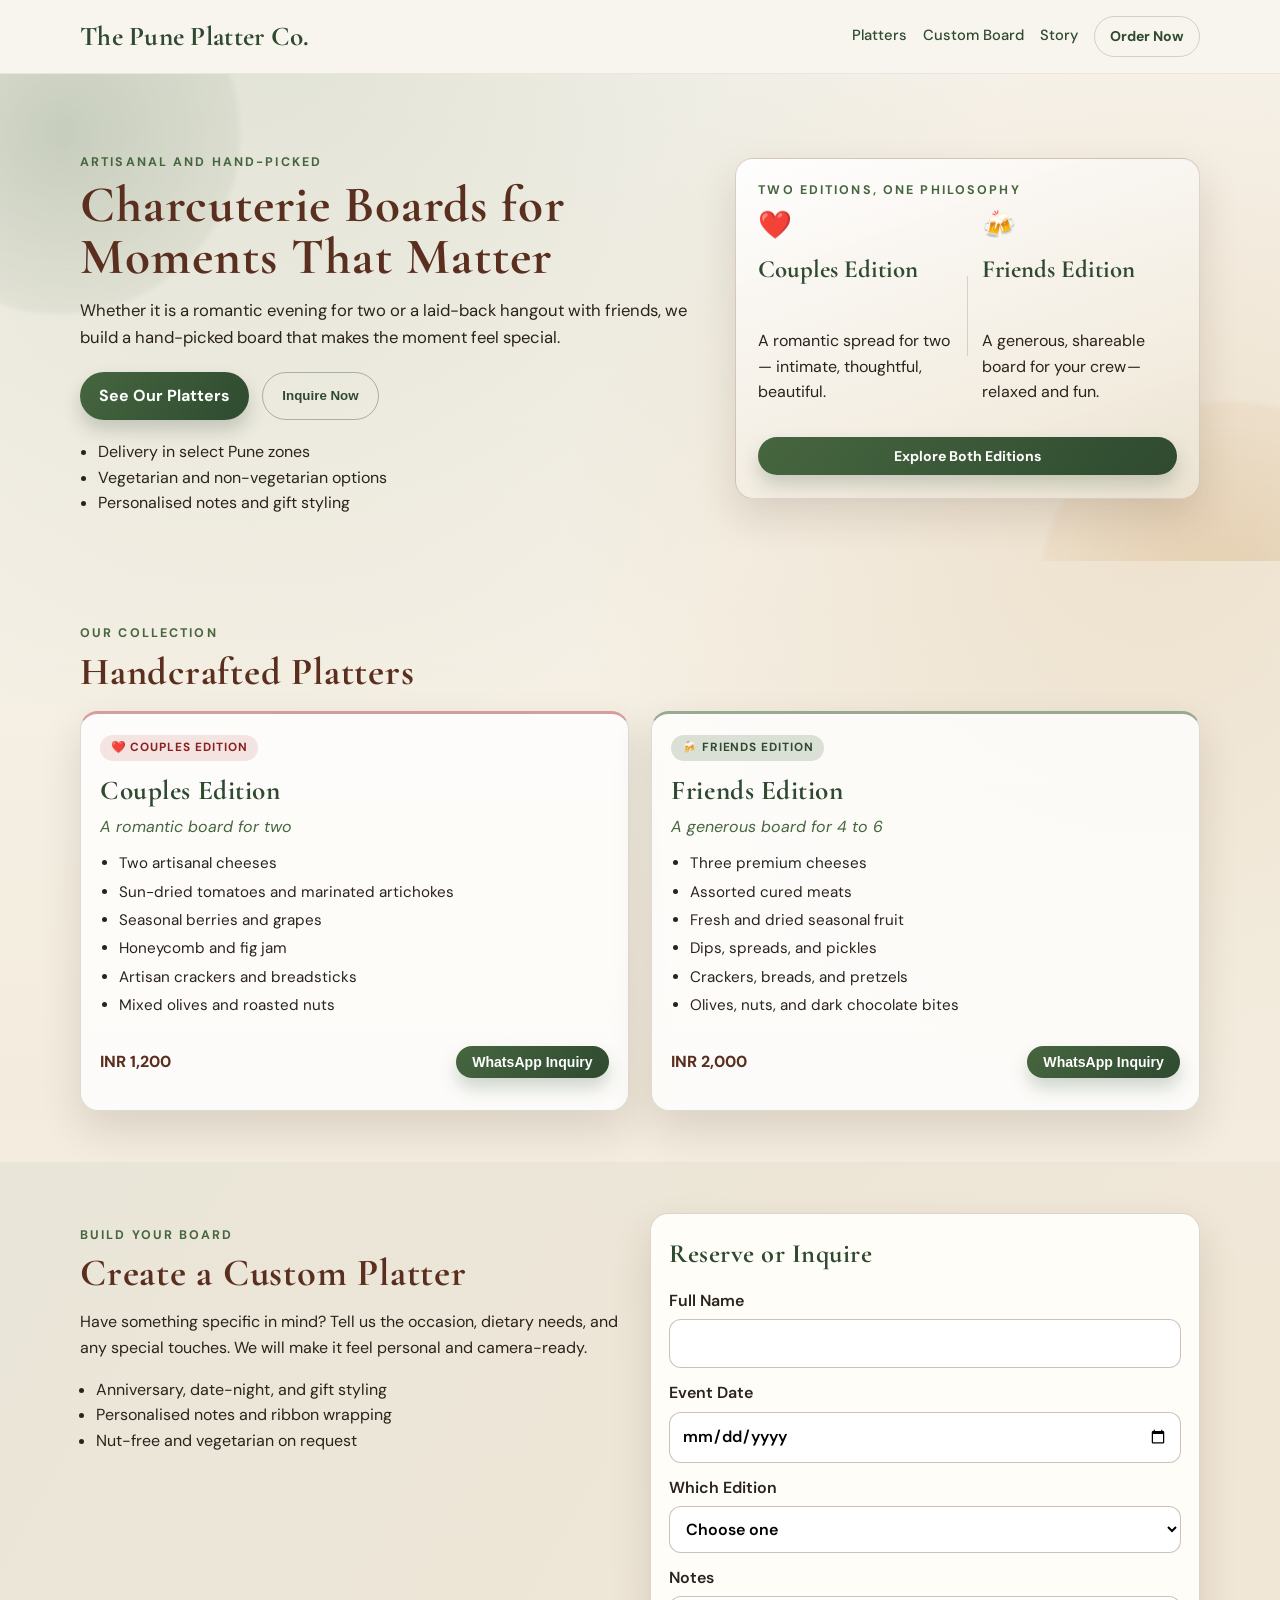
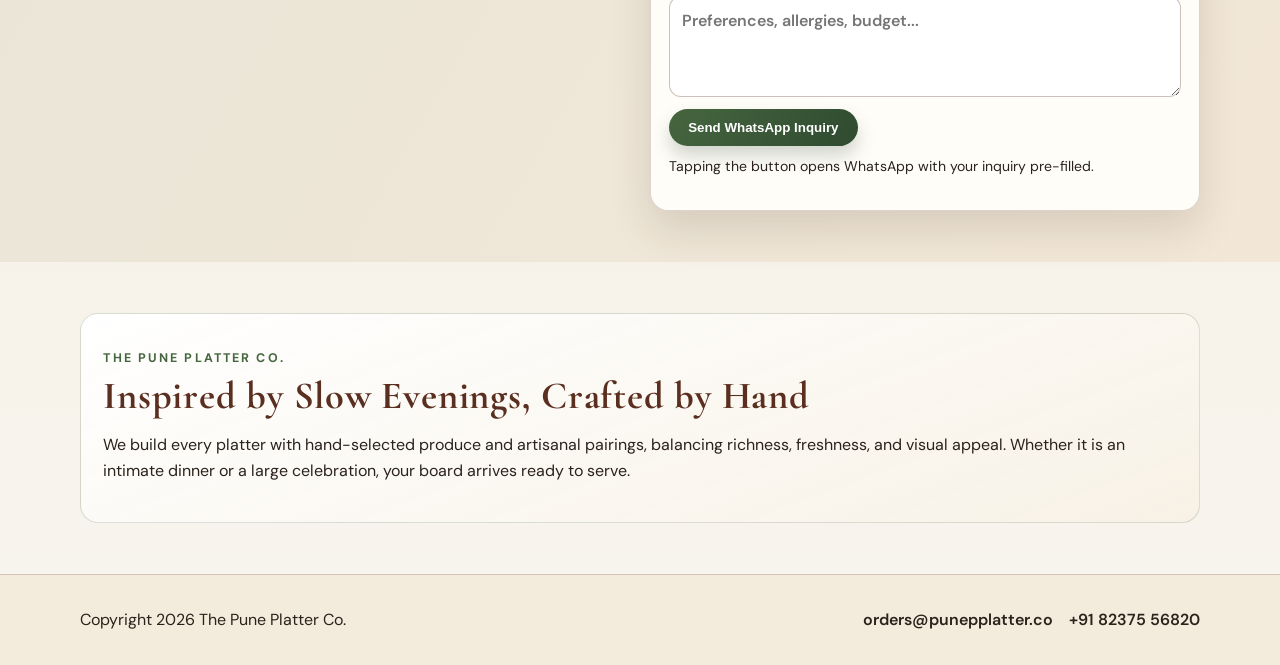
==== index.html @ 99309100 "Initial site setup" ====
<!doctype html>
<html lang="en">
<head>
  <meta charset="utf-8" />
  <meta name="viewport" content="width=device-width, initial-scale=1" />
  <title>The Pune Platter Co. | Artisanal Charcuterie Platters</title>
  <meta
    name="description"
    content="Hand-picked artisanal charcuterie platters in Pune for gatherings, gifting, and celebrations."
  />
  <link rel="preconnect" href="https://fonts.googleapis.com" />
  <link rel="preconnect" href="https://fonts.gstatic.com" crossorigin />
  <link
    href="https://fonts.googleapis.com/css2?family=Cormorant+Garamond:wght@500;600;700&family=DM+Sans:wght@400;500;600;700&display=swap"
    rel="stylesheet"
  />
  <link rel="stylesheet" href="styles.css" />
</head>
<body>
  <header class="site-header" id="top">
    <div class="container nav-wrap">
      <a href="#top" class="brand" aria-label="The Pune Platter Co. home">
        <span class="brand-wordmark">
          <strong>The Pune Platter Co.</strong>
        </span>
      </a>
      <nav class="nav-links" aria-label="Primary">
        <a href="#platters">Platters</a>
        <a href="#custom">Custom Board</a>
        <a href="#about">Story</a>
        <a href="#order" class="btn btn-sm">Order Now</a>
      </nav>
    </div>
  </header>

  <main>
    <section class="hero">
      <div class="hero-bg-shape hero-bg-shape-left"></div>
      <div class="hero-bg-shape hero-bg-shape-right"></div>
      <div class="container hero-grid">
        <div class="hero-copy reveal">
          <p class="eyebrow">Artisanal and Hand-Picked</p>
          <h1>Charcuterie Boards for Moments That Matter</h1>
          <p class="lead">
            Whether it is a romantic evening for two or a laid-back hangout with friends, we build a hand-picked
            board that makes the moment feel special.
          </p>
          <div class="hero-actions">
            <a class="btn" href="#platters">See Our Platters</a>
            <button type="button" class="btn btn-outline inquire-general">Inquire Now</button>
          </div>
          <ul class="hero-notes" aria-label="Highlights">
            <li>Delivery in select Pune zones</li>
            <li>Vegetarian and non-vegetarian options</li>
            <li>Personalised notes and gift styling</li>
          </ul>
        </div>
        <div class="hero-card reveal-delay" aria-label="Two platter options at a glance">
          <p class="eyebrow" style="margin-top:0">Two Editions, One Philosophy</p>
          <div class="hero-editions">
            <div class="hero-edition">
              <span class="edition-icon" aria-hidden="true">&#10084;&#65039;</span>
              <p class="hero-card-title">Couples Edition</p>
              <p class="hero-card-text">A romantic spread for two — intimate, thoughtful, beautiful.</p>
            </div>
            <div class="hero-edition-divider"></div>
            <div class="hero-edition">
              <span class="edition-icon" aria-hidden="true">&#127867;</span>
              <p class="hero-card-title">Friends Edition</p>
              <p class="hero-card-text">A generous, shareable board for your crew&#8202;—&#8202;relaxed and fun.</p>
            </div>
          </div>
          <div class="hero-card-footer" style="margin-top:1rem">
            <a href="#platters" class="btn btn-sm" style="width:100%;text-align:center">Explore Both Editions</a>
          </div>
        </div>
      </div>
    </section>

    <section class="section" id="platters">
      <div class="container">
        <div class="section-head reveal">
          <p class="eyebrow">Our Collection</p>
          <h2>Handcrafted Platters</h2>
        </div>

        <div class="platter-grid platter-grid-2">

          <article class="platter-card platter-card-couples reveal" data-name="Couples Edition" data-price="1850">
            <p class="tag tag-romantic">&#10084;&#65039; Couples Edition</p>
            <h3>Couples Edition</h3>
            <p class="platter-subtitle">A romantic board for two</p>
            <ul class="platter-items">
              <li>Two artisanal cheeses</li>
              <li>Sun-dried tomatoes and marinated artichokes</li>
              <li>Seasonal berries and grapes</li>
              <li>Honeycomb and fig jam</li>
              <li>Artisan crackers and breadsticks</li>
              <li>Mixed olives and roasted nuts</li>
            </ul>
            <div class="card-foot">
              <p class="price">INR 1,200</p>
              <button type="button" class="btn btn-sm whatsapp-direct" data-edition="Couples Edition (for 2)">WhatsApp Inquiry</button>
            </div>
          </article>

          <article class="platter-card platter-card-friends reveal-delay" data-name="Friends Edition" data-price="3200">
            <p class="tag tag-friends">&#127867; Friends Edition</p>
            <h3>Friends Edition</h3>
            <p class="platter-subtitle">A generous board for 4 to 6</p>
            <ul class="platter-items">
              <li>Three premium cheeses</li>
              <li>Assorted cured meats</li>
              <li>Fresh and dried seasonal fruit</li>
              <li>Dips, spreads, and pickles</li>
              <li>Crackers, breads, and pretzels</li>
              <li>Olives, nuts, and dark chocolate bites</li>
            </ul>
            <div class="card-foot">
              <p class="price">INR 2,000</p>
              <button type="button" class="btn btn-sm whatsapp-direct" data-edition="Friends Edition (for 4 to 6)">WhatsApp Inquiry</button>
            </div>
          </article>

        </div>
      </div>
    </section>

    <section class="section accent" id="custom">
      <div class="container custom-grid">
        <div class="custom-copy reveal">
          <p class="eyebrow">Build Your Board</p>
          <h2>Create a Custom Platter</h2>
          <p>
            Have something specific in mind? Tell us the occasion, dietary needs, and any special touches. We will
            make it feel personal and camera-ready.
          </p>
          <ul>
            <li>Anniversary, date-night, and gift styling</li>
            <li>Personalised notes and ribbon wrapping</li>
            <li>Nut-free and vegetarian on request</li>
          </ul>
        </div>

        <form class="order-form reveal-delay" id="order" aria-label="Inquiry form">
          <h3>Reserve or Inquire</h3>
          <label>
            Full Name
            <input type="text" name="name" required />
          </label>
          <label>
            Event Date
            <input type="date" name="date" required />
          </label>
          <label>
            Which Edition
            <select name="size" required>
              <option value="">Choose one</option>
              <option>Couples Edition (for 2)</option>
              <option>Friends Edition (for 4 to 6)</option>
              <option>Both Editions</option>
              <option>Custom Board</option>
            </select>
          </label>
          <label>
            Notes
            <textarea name="notes" rows="3" placeholder="Preferences, allergies, budget..."></textarea>
          </label>

          <button class="btn" type="submit">Send WhatsApp Inquiry</button>
          <p class="form-note">Tapping the button opens WhatsApp with your inquiry pre-filled.</p>
        </form>
      </div>
    </section>

    <section class="section" id="about">
      <div class="container about-card reveal">
        <p class="eyebrow">The Pune Platter Co.</p>
        <h2>Inspired by Slow Evenings, Crafted by Hand</h2>
        <p>
          We build every platter with hand-selected produce and artisanal pairings, balancing richness, freshness, and
          visual appeal. Whether it is an intimate dinner or a large celebration, your board arrives ready to serve.
        </p>
      </div>
    </section>
  </main>

  <footer class="site-footer">
    <div class="container footer-grid">
      <p>Copyright 2026 The Pune Platter Co.</p>
      <div class="footer-links">
        <a href="mailto:orders@punepplatter.co">orders@punepplatter.co</a>
        <a href="tel:+918237556820">+91 82375 56820</a>
      </div>
    </div>
  </footer>

  <script src="script.js"></script>
</body>
</html>
---- styles.css ----
:root {
  --forest: #46663f;
  --forest-dark: #2f4a30;
  --sage: #7a9167;
  --cream: #f7f1e5;
  --linen: #ece4d3;
  --brown: #5b2f1f;
  --amber: #bf8333;
  --ink: #2b221c;
  --max: 1120px;
  --radius: 18px;
  --shadow-soft: 0 18px 40px rgba(61, 44, 29, 0.14);
}

* {
  box-sizing: border-box;
}

html,
body {
  margin: 0;
  padding: 0;
}

body {
  font-family: "DM Sans", "Segoe UI", sans-serif;
  color: var(--ink);
  background:
    radial-gradient(circle at 20% 0%, rgba(122, 145, 103, 0.18), transparent 30%),
    radial-gradient(circle at 90% 22%, rgba(191, 131, 51, 0.14), transparent 28%),
    linear-gradient(180deg, #f8f5ef 0%, #f3ecde 48%, #f8f5ef 100%);
  line-height: 1.6;
}

h1,
h2,
h3,
.brand-fallback {
  font-family: "Cormorant Garamond", Georgia, serif;
  letter-spacing: 0.02em;
  margin: 0;
}

a {
  color: inherit;
  text-decoration: none;
}

.container {
  width: min(100% - 2rem, var(--max));
  margin-inline: auto;
}

.site-header {
  position: sticky;
  top: 0;
  z-index: 20;
  background: rgba(248, 245, 239, 0.98);
  border-bottom: 1px solid rgba(91, 47, 31, 0.08);
}

.nav-wrap {
  display: flex;
  align-items: center;
  justify-content: space-between;
  gap: 1rem;
  padding: 1rem 0;
}

.brand {
  display: flex;
  align-items: center;
  gap: 0;
}

.brand-wordmark {
  display: flex;
  align-items: center;
  line-height: 1;
}

.brand-wordmark strong {
  font-family: "Cormorant Garamond", Georgia, serif;
  font-size: 1.7rem;
  font-weight: 700;
  letter-spacing: 0.01em;
  color: var(--forest-dark);
}

.nav-links {
  display: flex;
  align-items: center;
  gap: 1rem;
  font-weight: 500;
  font-size: 0.92rem;
}

.nav-links a:not(.btn) {
  color: var(--forest-dark);
}

.nav-links .btn {
  padding: 0.5rem 0.95rem;
  background: transparent;
  color: var(--forest-dark);
  border: 1px solid rgba(70, 102, 63, 0.24);
  box-shadow: none;
}

.nav-links .btn:hover {
  transform: none;
  box-shadow: none;
  background: rgba(70, 102, 63, 0.06);
}

.btn {
  border: none;
  border-radius: 999px;
  padding: 0.7rem 1.2rem;
  font-weight: 700;
  background: linear-gradient(130deg, var(--forest), var(--forest-dark));
  color: #fff;
  cursor: pointer;
  transition: transform 180ms ease, box-shadow 180ms ease;
  box-shadow: 0 10px 18px rgba(47, 74, 48, 0.22);
}

.btn:hover {
  transform: translateY(-2px);
  box-shadow: 0 13px 22px rgba(47, 74, 48, 0.3);
}

.btn:active {
  transform: translateY(0);
}

.btn-sm {
  padding: 0.5rem 1rem;
  font-size: 0.88rem;
}

.btn-outline {
  background: transparent;
  border: 1.8px solid rgba(70, 102, 63, 0.42);
  color: var(--forest-dark);
  box-shadow: none;
}

.hero {
  position: relative;
  overflow: hidden;
  padding: 4.2rem 0 2.8rem;
}

.hero-bg-shape {
  position: absolute;
  border-radius: 50%;
  filter: blur(2px);
}

.hero-bg-shape-left {
  width: 360px;
  height: 360px;
  background: radial-gradient(circle, rgba(70, 102, 63, 0.2), rgba(70, 102, 63, 0));
  top: -120px;
  left: -120px;
}

.hero-bg-shape-right {
  width: 380px;
  height: 380px;
  background: radial-gradient(circle, rgba(191, 131, 51, 0.2), rgba(191, 131, 51, 0));
  bottom: -220px;
  right: -140px;
}

.hero-grid {
  display: grid;
  grid-template-columns: 1.15fr 0.85fr;
  gap: 1.6rem;
  align-items: center;
}

.eyebrow {
  text-transform: uppercase;
  letter-spacing: 0.17em;
  font-size: 0.78rem;
  color: var(--forest);
  margin-bottom: 0.45rem;
  font-weight: 700;
}

h1 {
  font-size: clamp(2rem, 4vw, 3.6rem);
  line-height: 1;
  color: var(--brown);
}

h2 {
  font-size: clamp(1.7rem, 3vw, 2.6rem);
  line-height: 1.05;
  color: var(--brown);
}

.lead {
  max-width: 58ch;
  margin-top: 0.9rem;
  font-size: 1.04rem;
}

.hero-actions {
  display: flex;
  gap: 0.8rem;
  margin-top: 1.35rem;
  flex-wrap: wrap;
}

.hero-notes {
  margin: 1.2rem 0 0;
  padding-left: 1.1rem;
}

.hero-card {
  background: linear-gradient(160deg, rgba(255, 255, 255, 0.94), rgba(236, 228, 211, 0.95));
  border: 1px solid rgba(91, 47, 31, 0.2);
  border-radius: var(--radius);
  padding: 1.4rem;
  box-shadow: var(--shadow-soft);
}

.hero-editions {
  display: grid;
  grid-template-columns: 1fr auto 1fr;
  align-items: center;
  gap: 0.9rem;
  margin-top: 0.6rem;
}

.hero-edition {
  display: flex;
  flex-direction: column;
  gap: 0.25rem;
}

.edition-icon {
  font-size: 1.7rem;
  line-height: 1;
}

.hero-edition-divider {
  width: 1px;
  height: 80px;
  background: rgba(91, 47, 31, 0.18);
  align-self: center;
}

.hero-card-title {
  margin-top: 0.5rem;
  font-size: 1.55rem;
  color: var(--forest-dark);
  font-family: "Cormorant Garamond", Georgia, serif;
  font-weight: 700;
}

.hero-card-text {
  margin-top: 0.6rem;
}

.hero-card-footer {
  margin-top: 1rem;
  display: flex;
  justify-content: space-between;
  align-items: center;
}

.price {
  font-weight: 800;
  color: var(--brown);
}

.section {
  padding: 3.2rem 0;
}

.section-head {
  margin-bottom: 1.2rem;
}

.platter-grid {
  display: grid;
  grid-template-columns: repeat(3, 1fr);
  gap: 1rem;
}

.platter-grid-2 {
  grid-template-columns: repeat(2, 1fr);
  gap: 1.4rem;
}

.platter-card {
  background: rgba(255, 255, 255, 0.8);
  border: 1px solid rgba(70, 102, 63, 0.2);
  border-radius: var(--radius);
  padding: 1.2rem;
  box-shadow: var(--shadow-soft);
  transform-origin: center bottom;
}

.platter-card h3 {
  color: var(--forest-dark);
  font-size: 1.7rem;
}

.tag {
  display: inline-flex;
  border-radius: 999px;
  padding: 0.22rem 0.65rem;
  margin: 0 0 0.5rem;
  font-size: 0.74rem;
  letter-spacing: 0.08em;
  text-transform: uppercase;
  background: rgba(191, 131, 51, 0.18);
  color: var(--brown);
  font-weight: 700;
}

.tag-romantic {
  background: rgba(180, 80, 80, 0.14);
  color: #8b2020;
}

.tag-friends {
  background: rgba(70, 102, 63, 0.18);
  color: var(--forest-dark);
}

.platter-card-couples {
  border-top: 3px solid rgba(180, 80, 80, 0.55);
}

.platter-card-friends {
  border-top: 3px solid rgba(70, 102, 63, 0.55);
}

.platter-subtitle {
  margin: 0.1rem 0 0.75rem;
  font-style: italic;
  font-size: 1rem;
  color: var(--forest);
}

.platter-items {
  padding-left: 1.15rem;
  margin: 0 0 0.5rem;
}

.platter-items li {
  margin-bottom: 0.25rem;
  font-size: 0.95rem;
}

.card-foot {
  margin-top: 1rem;
  display: flex;
  justify-content: space-between;
  align-items: center;
}

.accent {
  background:
    linear-gradient(120deg, rgba(70, 102, 63, 0.08), rgba(191, 131, 51, 0.08)),
    rgba(247, 241, 229, 0.96);
}

.custom-grid {
  display: grid;
  grid-template-columns: 1fr 1fr;
  gap: 1.2rem;
  align-items: start;
}

.custom-copy ul {
  margin: 1rem 0 0;
  padding-left: 1rem;
}

.order-form {
  background: #fffdf8;
  border: 1px solid rgba(91, 47, 31, 0.2);
  border-radius: var(--radius);
  padding: 1.15rem;
  box-shadow: var(--shadow-soft);
}

.order-form h3 {
  color: var(--forest-dark);
  font-size: 1.65rem;
  margin-bottom: 0.8rem;
}

label {
  display: grid;
  gap: 0.35rem;
  margin-bottom: 0.75rem;
  font-weight: 600;
}

input,
select,
textarea {
  font: inherit;
  border: 1px solid rgba(91, 47, 31, 0.3);
  border-radius: 12px;
  padding: 0.68rem 0.74rem;
  background: #fff;
}

input:focus,
select:focus,
textarea:focus {
  outline: 2px solid rgba(70, 102, 63, 0.35);
  border-color: rgba(70, 102, 63, 0.45);
}

.summary {
  background: var(--cream);
  border: 1px dashed rgba(70, 102, 63, 0.35);
  border-radius: 14px;
  padding: 0.7rem 0.75rem;
  margin: 0.9rem 0;
}

.summary h4 {
  margin: 0;
  color: var(--brown);
}

.summary ul {
  padding-left: 1rem;
  margin: 0.55rem 0;
}

.form-note {
  font-size: 0.88rem;
  margin-top: 0.55rem;
}

.about-card {
  border: 1px solid rgba(70, 102, 63, 0.2);
  border-radius: var(--radius);
  padding: 1.4rem;
  background: linear-gradient(160deg, #fff, rgba(247, 241, 229, 0.95));
}

.site-footer {
  border-top: 1px solid rgba(91, 47, 31, 0.2);
  background: #f3ebdc;
  padding: 1rem 0;
}

.footer-grid {
  display: flex;
  justify-content: space-between;
  align-items: center;
  gap: 1rem;
  flex-wrap: wrap;
}

.footer-links {
  display: flex;
  gap: 1rem;
  font-weight: 600;
}

.reveal {
  opacity: 0;
  transform: translateY(14px);
  animation: reveal-up 680ms ease forwards;
}

.reveal-delay {
  opacity: 0;
  transform: translateY(14px);
  animation: reveal-up 680ms 160ms ease forwards;
}

.added {
  animation: pulse 360ms ease;
}

@keyframes reveal-up {
  to {
    opacity: 1;
    transform: translateY(0);
  }
}

@keyframes pulse {
  0% {
    transform: scale(1);
  }

  50% {
    transform: scale(1.04);
  }

  100% {
    transform: scale(1);
  }
}

@media (max-width: 920px) {
  .hero-grid,
  .custom-grid {
    grid-template-columns: 1fr;
  }

  .platter-grid {
    grid-template-columns: repeat(2, 1fr);
  }

  .platter-grid-2 {
    grid-template-columns: 1fr;
  }

  .nav-links {
    gap: 0.7rem;
    font-size: 0.88rem;
  }
}

@media (max-width: 620px) {
  .nav-wrap {
    flex-direction: column;
    align-items: flex-start;
  }

  .brand-wordmark strong {
    font-size: 1.25rem;
  }

  .nav-links {
    width: 100%;
    justify-content: space-between;
    flex-wrap: wrap;
  }

  .platter-grid {
    grid-template-columns: 1fr;
  }

  .section {
    padding: 2.4rem 0;
  }
}
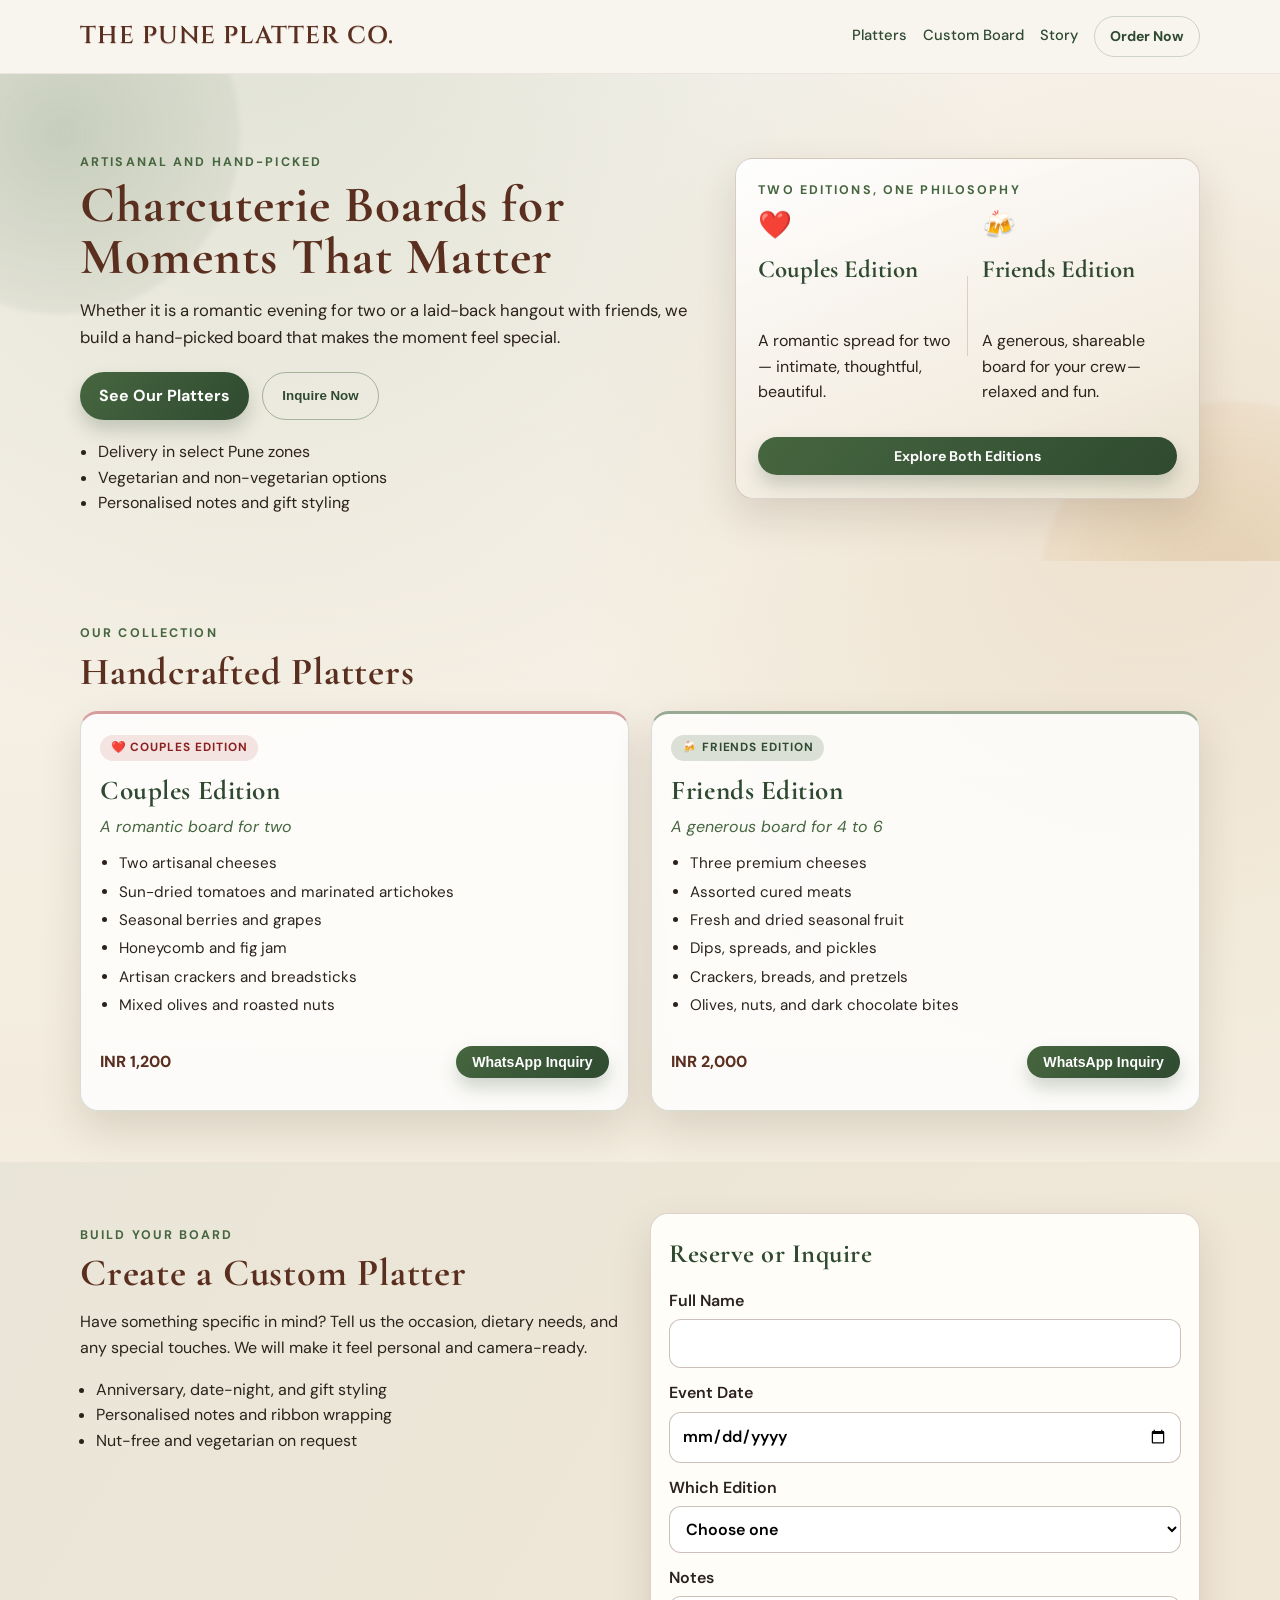
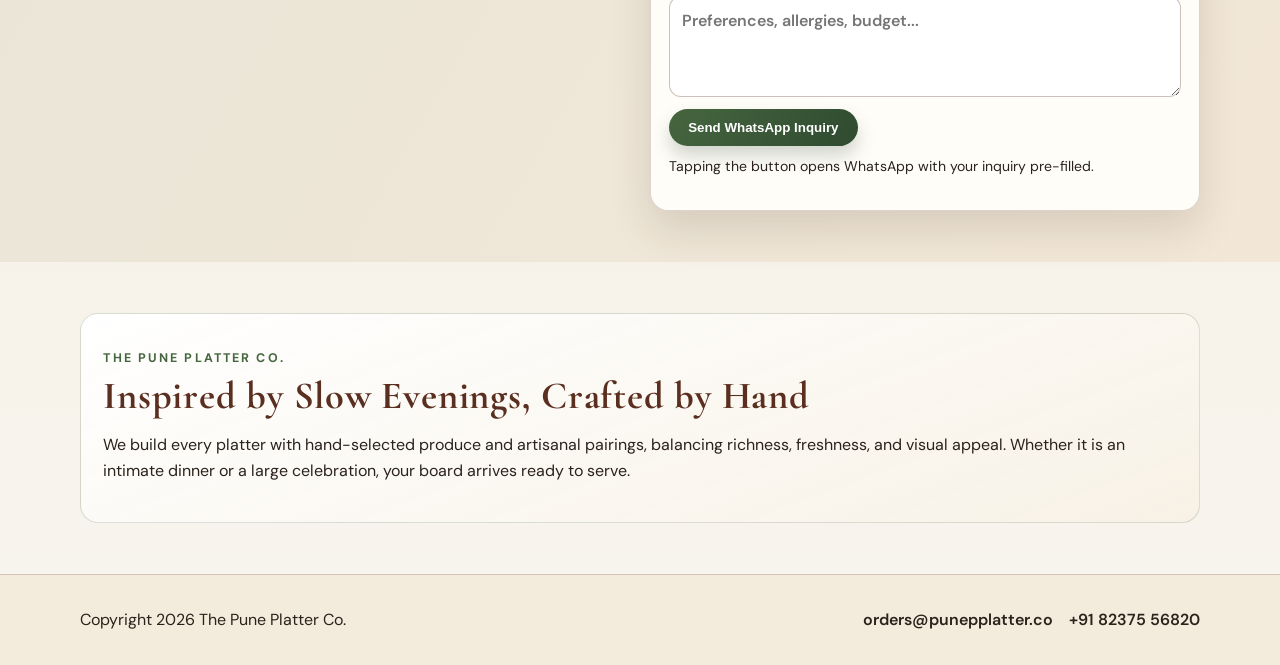
==== commit 0e93bbf6: "Refine header branding style" ====
--- a/index.html
+++ b/index.html
@@ -11,7 +11,7 @@
   <link rel="preconnect" href="https://fonts.googleapis.com" />
   <link rel="preconnect" href="https://fonts.gstatic.com" crossorigin />
   <link
-    href="https://fonts.googleapis.com/css2?family=Cormorant+Garamond:wght@500;600;700&family=DM+Sans:wght@400;500;600;700&display=swap"
+    href="https://fonts.googleapis.com/css2?family=Cinzel:wght@600;700&family=Cormorant+Garamond:wght@500;600;700&family=DM+Sans:wght@400;500;600;700&display=swap"
     rel="stylesheet"
   />
   <link rel="stylesheet" href="styles.css" />
@@ -21,7 +21,7 @@
     <div class="container nav-wrap">
       <a href="#top" class="brand" aria-label="The Pune Platter Co. home">
         <span class="brand-wordmark">
-          <strong>The Pune Platter Co.</strong>
+          <strong>THE PUNE PLATTER CO.</strong>
         </span>
       </a>
       <nav class="nav-links" aria-label="Primary">
--- a/styles.css
+++ b/styles.css
@@ -80,11 +80,12 @@
 }
 
 .brand-wordmark strong {
-  font-family: "Cormorant Garamond", Georgia, serif;
-  font-size: 1.7rem;
-  font-weight: 700;
-  letter-spacing: 0.01em;
-  color: var(--forest-dark);
+  font-family: "Cinzel", "Cormorant Garamond", Georgia, serif;
+  font-size: 1.52rem;
+  font-weight: 600;
+  letter-spacing: 0.038em;
+  color: #5b2f1f;
+  text-shadow: 0 0.5px 0 rgba(91, 47, 31, 0.22);
 }
 
 .nav-links {
@@ -536,7 +537,7 @@
   }
 
   .brand-wordmark strong {
-    font-size: 1.25rem;
+    font-size: 1.14rem;
   }
 
   .nav-links {
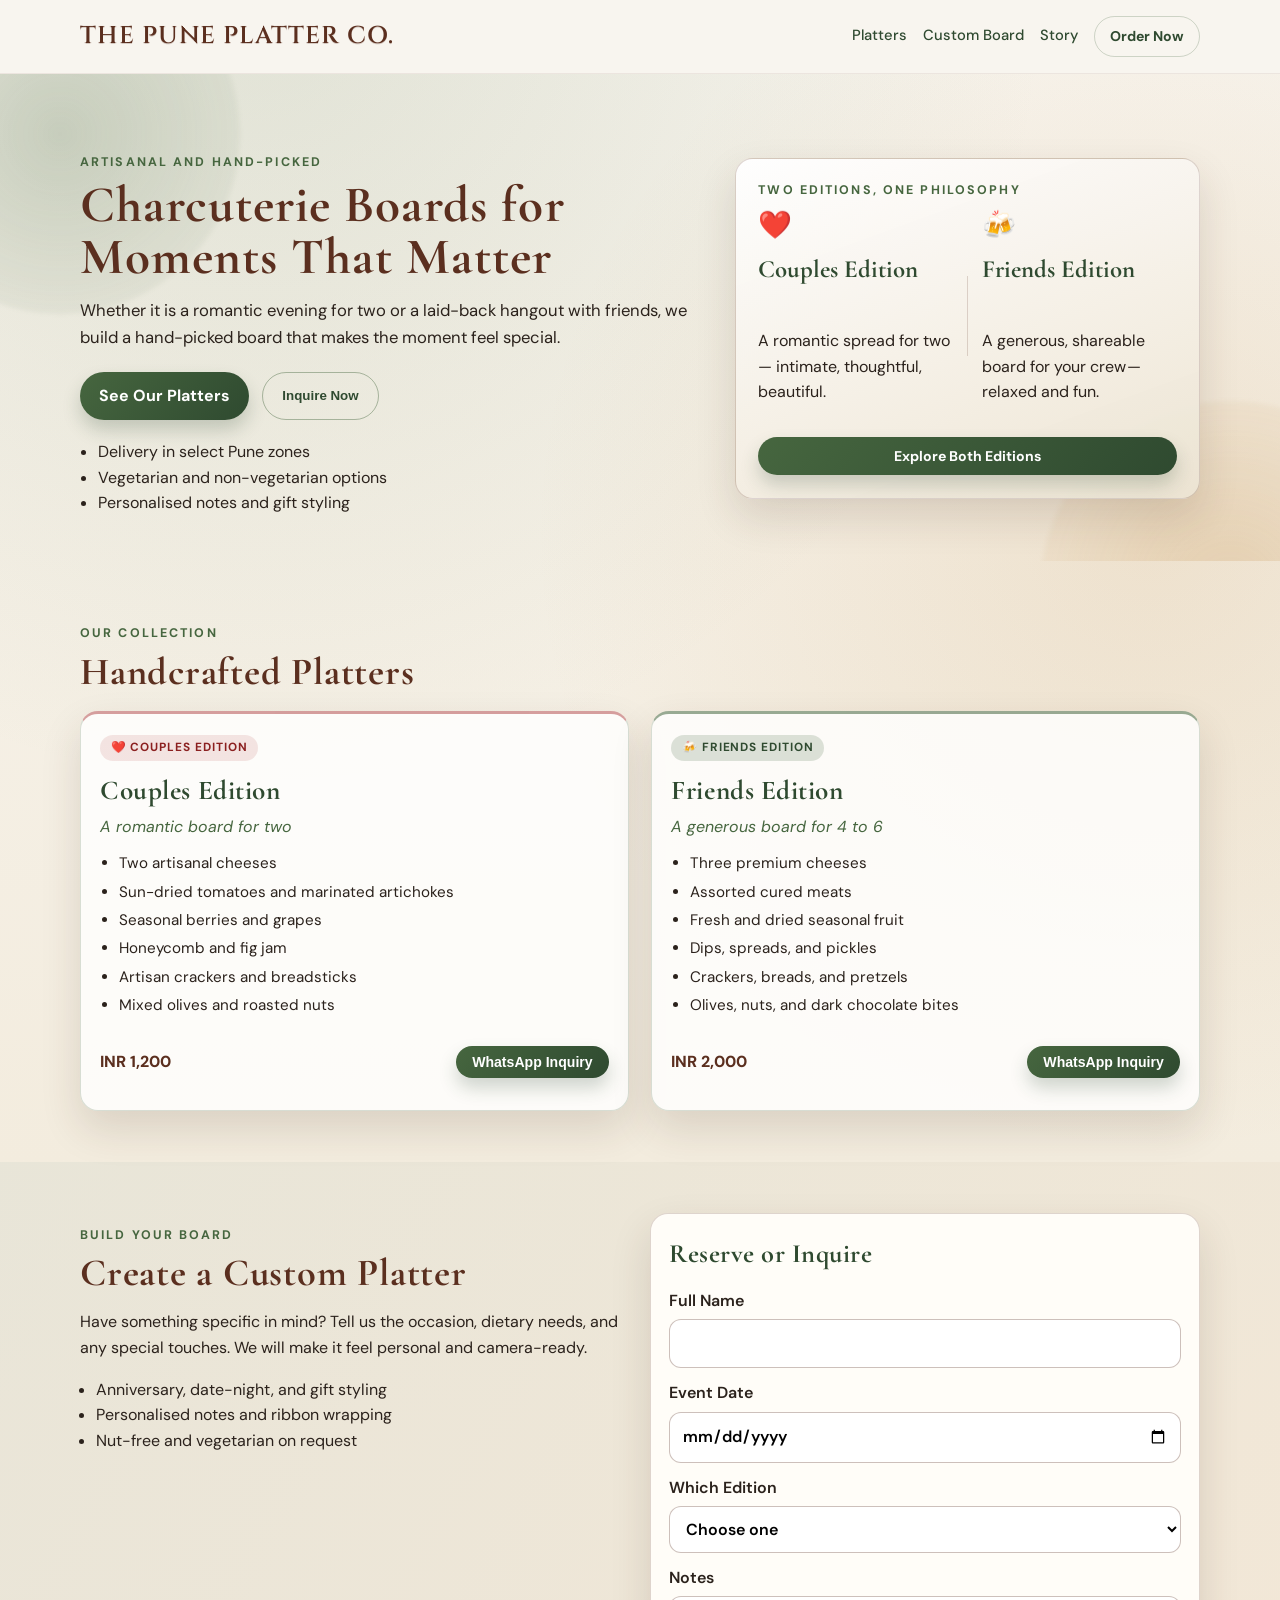
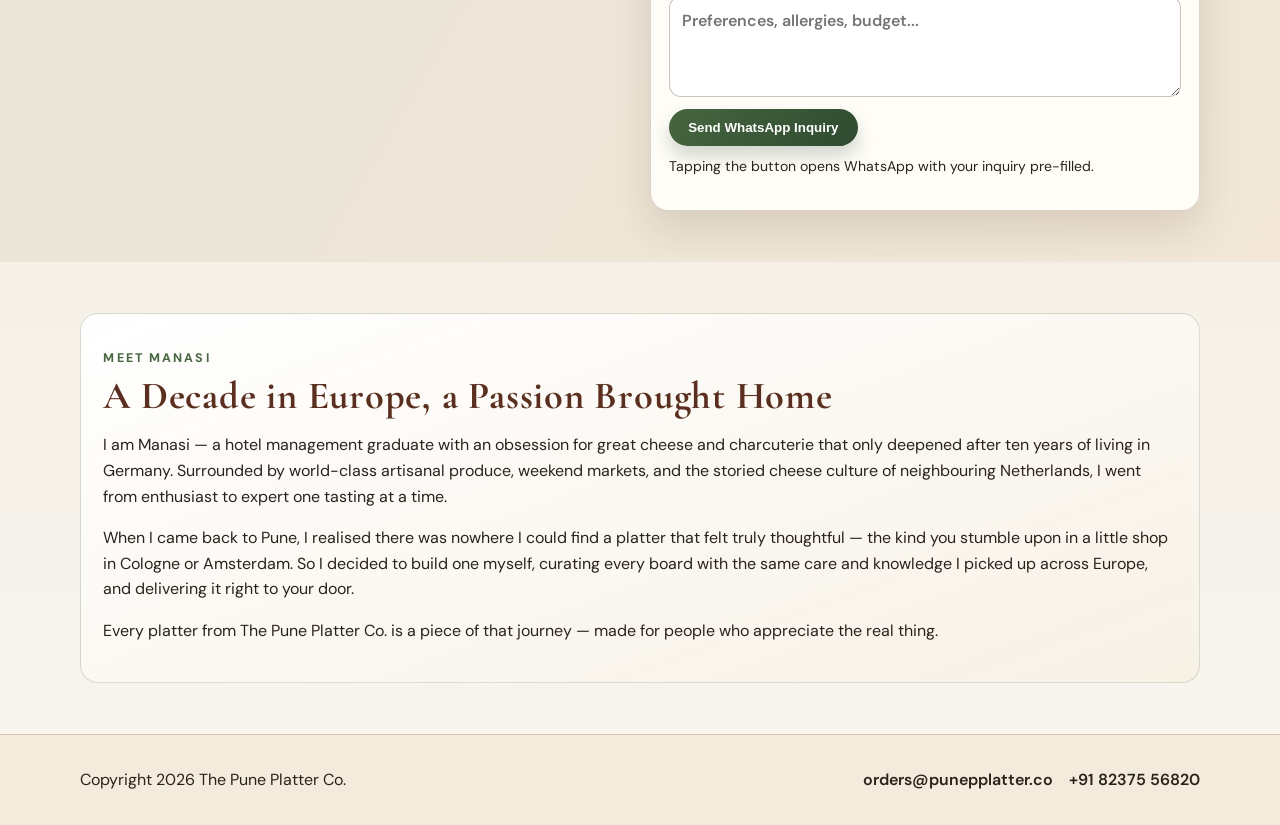
==== commit 739e0fcf: "Rewrite Story section with Manasi's bio" ====
--- a/index.html
+++ b/index.html
@@ -175,11 +175,21 @@
 
     <section class="section" id="about">
       <div class="container about-card reveal">
-        <p class="eyebrow">The Pune Platter Co.</p>
-        <h2>Inspired by Slow Evenings, Crafted by Hand</h2>
+        <p class="eyebrow">Meet Manasi</p>
+        <h2>A Decade in Europe, a Passion Brought Home</h2>
         <p>
-          We build every platter with hand-selected produce and artisanal pairings, balancing richness, freshness, and
-          visual appeal. Whether it is an intimate dinner or a large celebration, your board arrives ready to serve.
+          I am Manasi — a hotel management graduate with an obsession for great cheese and charcuterie that only deepened
+          after ten years of living in Germany. Surrounded by world-class artisanal produce, weekend markets, and the
+          storied cheese culture of neighbouring Netherlands, I went from enthusiast to expert one tasting at a time.
+        </p>
+        <p>
+          When I came back to Pune, I realised there was nowhere I could find a platter that felt truly thoughtful —
+          the kind you stumble upon in a little shop in Cologne or Amsterdam. So I decided to build one myself, curating
+          every board with the same care and knowledge I picked up across Europe, and delivering it right to your door.
+        </p>
+        <p>
+          Every platter from The Pune Platter Co. is a piece of that journey — made for people who appreciate the
+          real thing.
         </p>
       </div>
     </section>
--- a/styles.css
+++ b/styles.css
@@ -533,17 +533,45 @@
 @media (max-width: 620px) {
   .nav-wrap {
     flex-direction: column;
-    align-items: flex-start;
+    align-items: center;
+    gap: 0.85rem;
+    padding: 0.9rem 0;
+  }
+
+  .brand {
+    width: 100%;
+    justify-content: center;
   }
 
   .brand-wordmark strong {
-    font-size: 1.14rem;
+    font-size: 1.02rem;
+    letter-spacing: 0.03em;
   }
 
   .nav-links {
     width: 100%;
-    justify-content: space-between;
-    flex-wrap: wrap;
+    justify-content: flex-start;
+    flex-wrap: nowrap;
+    overflow-x: auto;
+    gap: 0.45rem;
+    padding-bottom: 0.2rem;
+    -webkit-overflow-scrolling: touch;
+    scrollbar-width: none;
+  }
+
+  .nav-links::-webkit-scrollbar {
+    display: none;
+  }
+
+  .nav-links a {
+    white-space: nowrap;
+    padding: 0.34rem 0.62rem;
+    border-radius: 999px;
+    background: rgba(70, 102, 63, 0.08);
+  }
+
+  .nav-links .btn {
+    padding: 0.34rem 0.72rem;
   }
 
   .platter-grid {
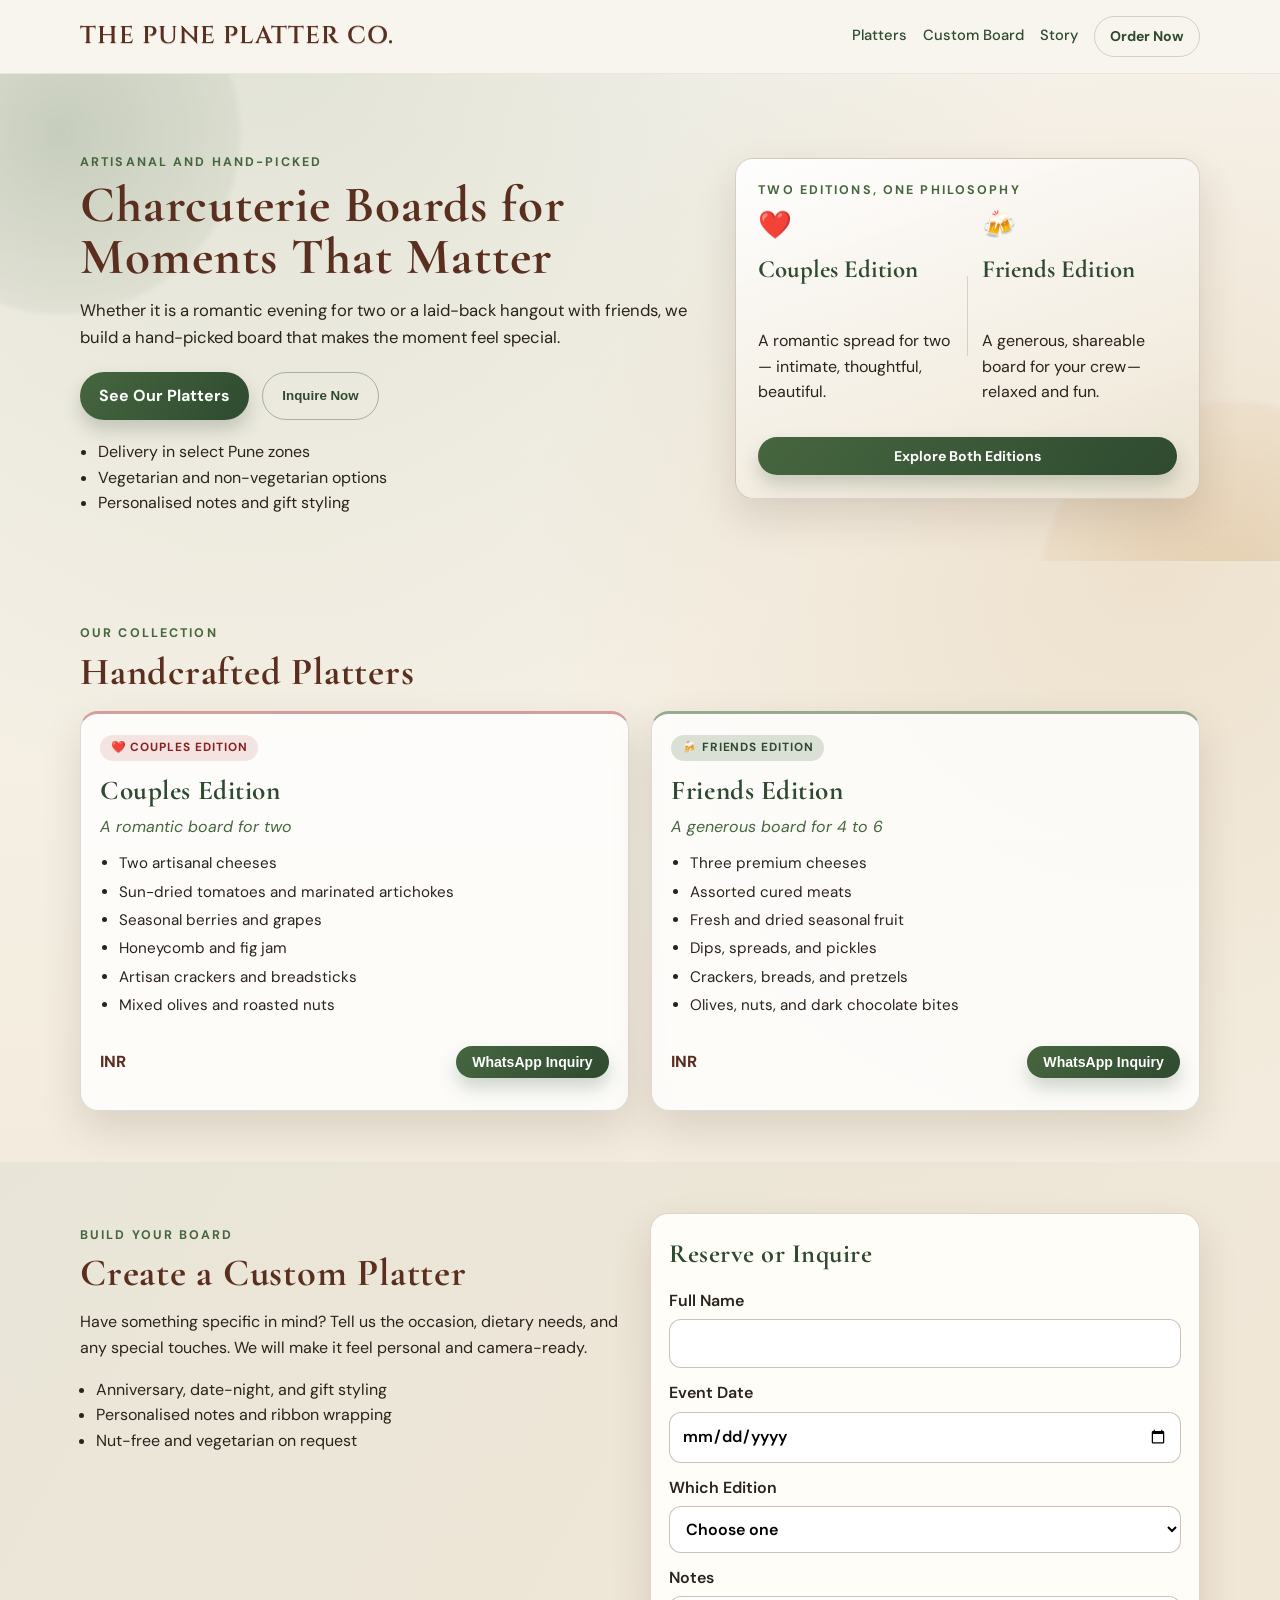
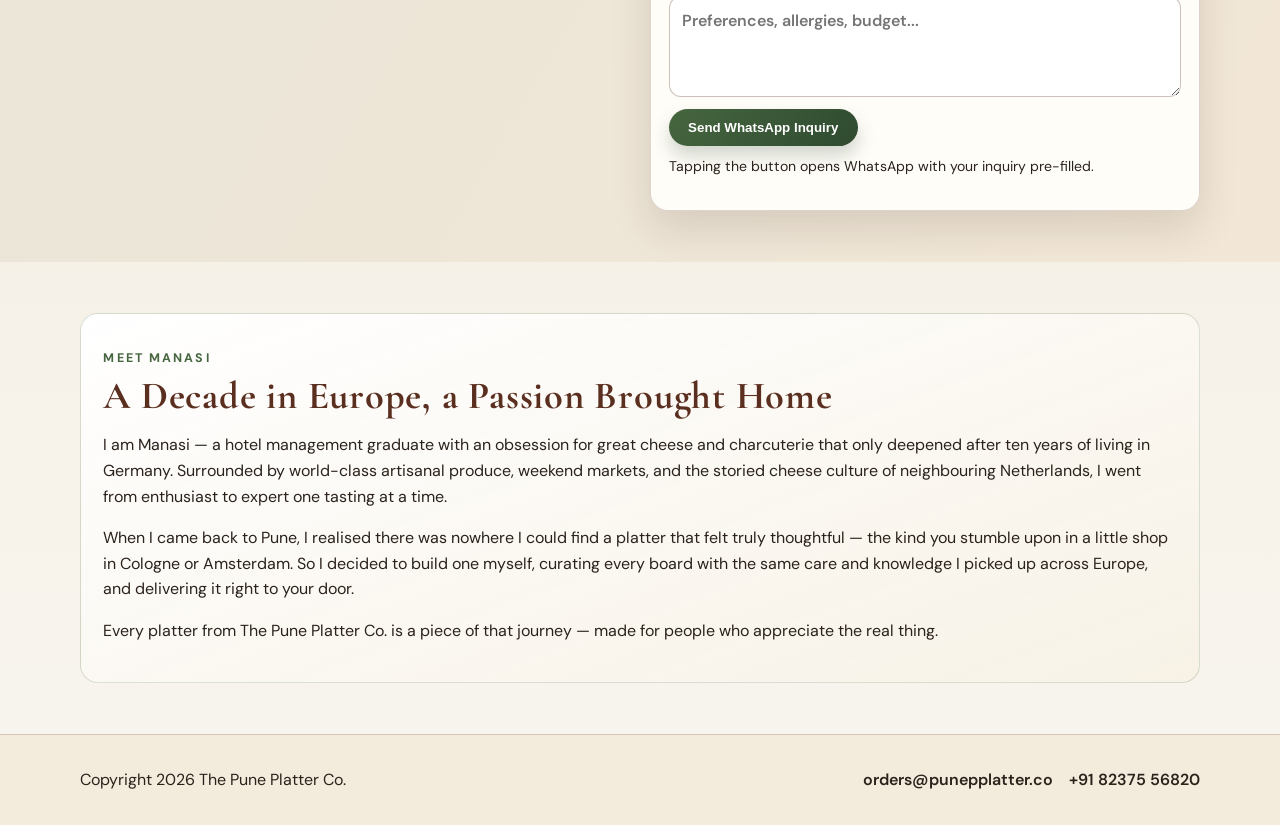
==== commit f97db02f: "Remove specific pricing, show INR only" ====
--- a/index.html
+++ b/index.html
@@ -99,7 +99,7 @@
               <li>Mixed olives and roasted nuts</li>
             </ul>
             <div class="card-foot">
-              <p class="price">INR 1,200</p>
+              <p class="price">INR</p>
               <button type="button" class="btn btn-sm whatsapp-direct" data-edition="Couples Edition (for 2)">WhatsApp Inquiry</button>
             </div>
           </article>
@@ -117,7 +117,7 @@
               <li>Olives, nuts, and dark chocolate bites</li>
             </ul>
             <div class="card-foot">
-              <p class="price">INR 2,000</p>
+              <p class="price">INR</p>
               <button type="button" class="btn btn-sm whatsapp-direct" data-edition="Friends Edition (for 4 to 6)">WhatsApp Inquiry</button>
             </div>
           </article>
--- a/styles.css
+++ b/styles.css
@@ -544,8 +544,16 @@
   }
 
   .brand-wordmark strong {
-    font-size: 1.02rem;
+    font-size: 1.1rem;
     letter-spacing: 0.03em;
+  }
+
+  .eyebrow {
+    font-size: 0.82rem;
+  }
+
+  .tag {
+    font-size: 0.8rem;
   }
 
   .nav-links {
@@ -565,20 +573,52 @@
 
   .nav-links a {
     white-space: nowrap;
-    padding: 0.34rem 0.62rem;
+    padding: 0.55rem 0.85rem;
     border-radius: 999px;
     background: rgba(70, 102, 63, 0.08);
   }
 
   .nav-links .btn {
-    padding: 0.34rem 0.72rem;
+    padding: 0.55rem 0.85rem;
+  }
+
+  .hero {
+    padding: 2rem 0 1.8rem;
+  }
+
+  .hero-actions {
+    flex-direction: column;
+  }
+
+  .hero-actions .btn,
+  .hero-actions button {
+    width: 100%;
+    text-align: center;
+    justify-content: center;
+    padding: 0.85rem 1rem;
   }
 
   .platter-grid {
     grid-template-columns: 1fr;
   }
 
+  .card-foot {
+    flex-direction: column;
+    align-items: flex-start;
+    gap: 0.75rem;
+  }
+
+  .card-foot .btn {
+    width: 100%;
+    text-align: center;
+  }
+
   .section {
     padding: 2.4rem 0;
   }
-}
+
+  .footer-links {
+    flex-direction: column;
+    gap: 0.4rem;
+  }
+}
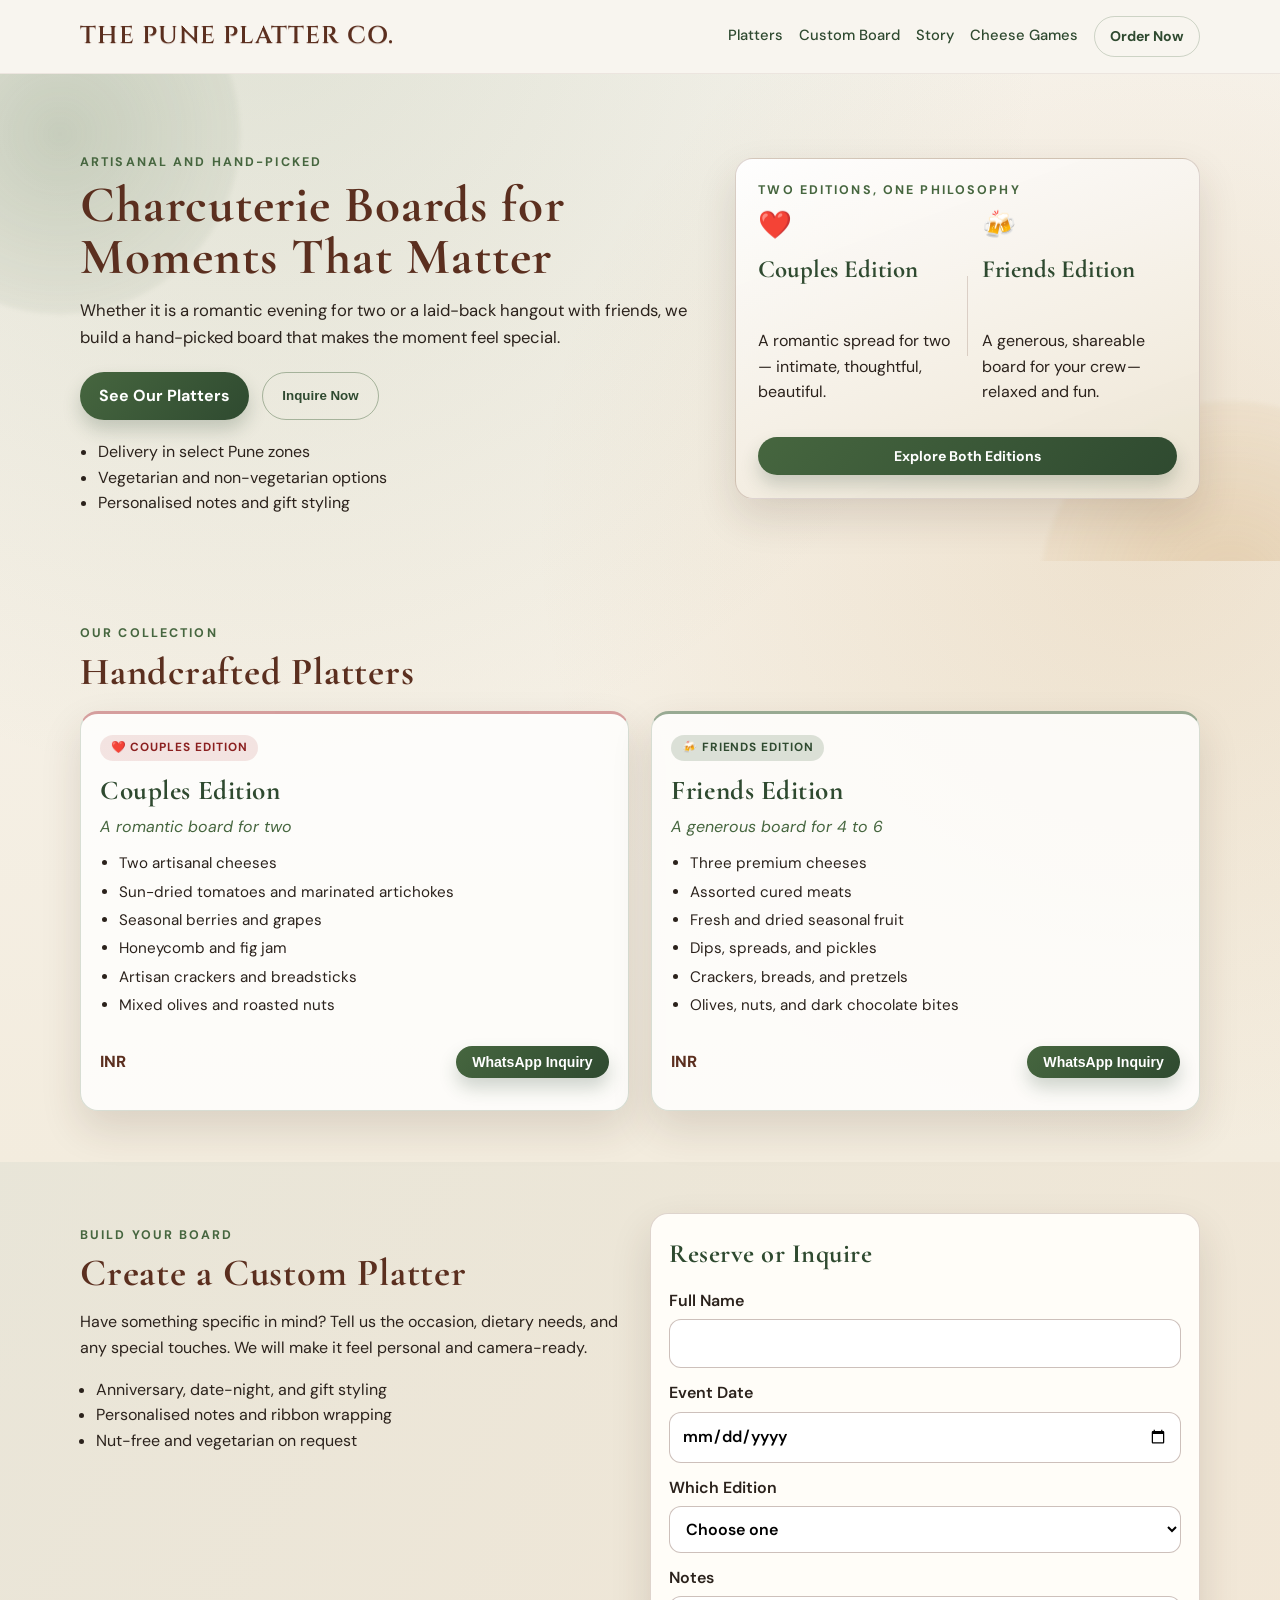
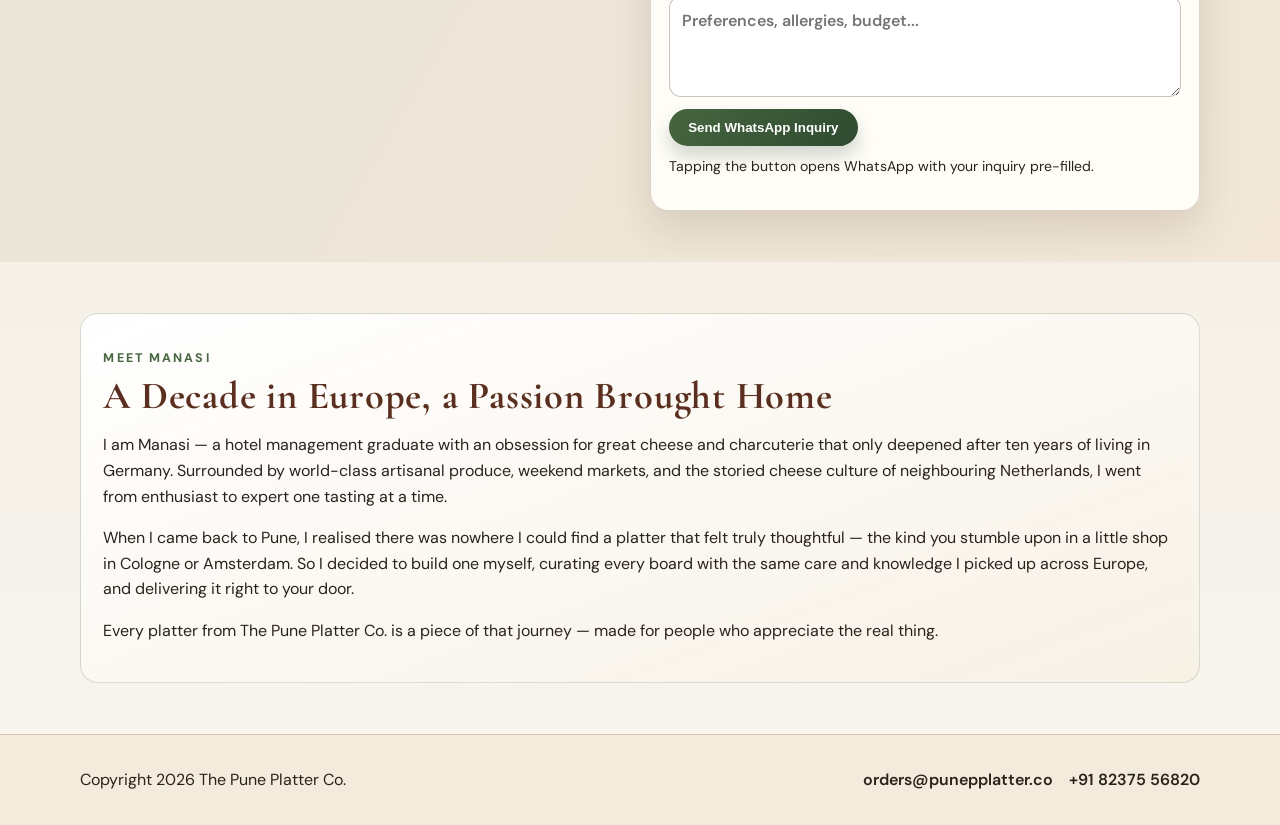
==== commit f44e4d05: "Add Cheese Games hub, Snack-Off game page, and Luck Matrix game page" ====
--- a/index.html
+++ b/index.html
@@ -28,6 +28,7 @@
         <a href="#platters">Platters</a>
         <a href="#custom">Custom Board</a>
         <a href="#about">Story</a>
+        <a href="games.html">Cheese Games</a>
         <a href="#order" class="btn btn-sm">Order Now</a>
       </nav>
     </div>
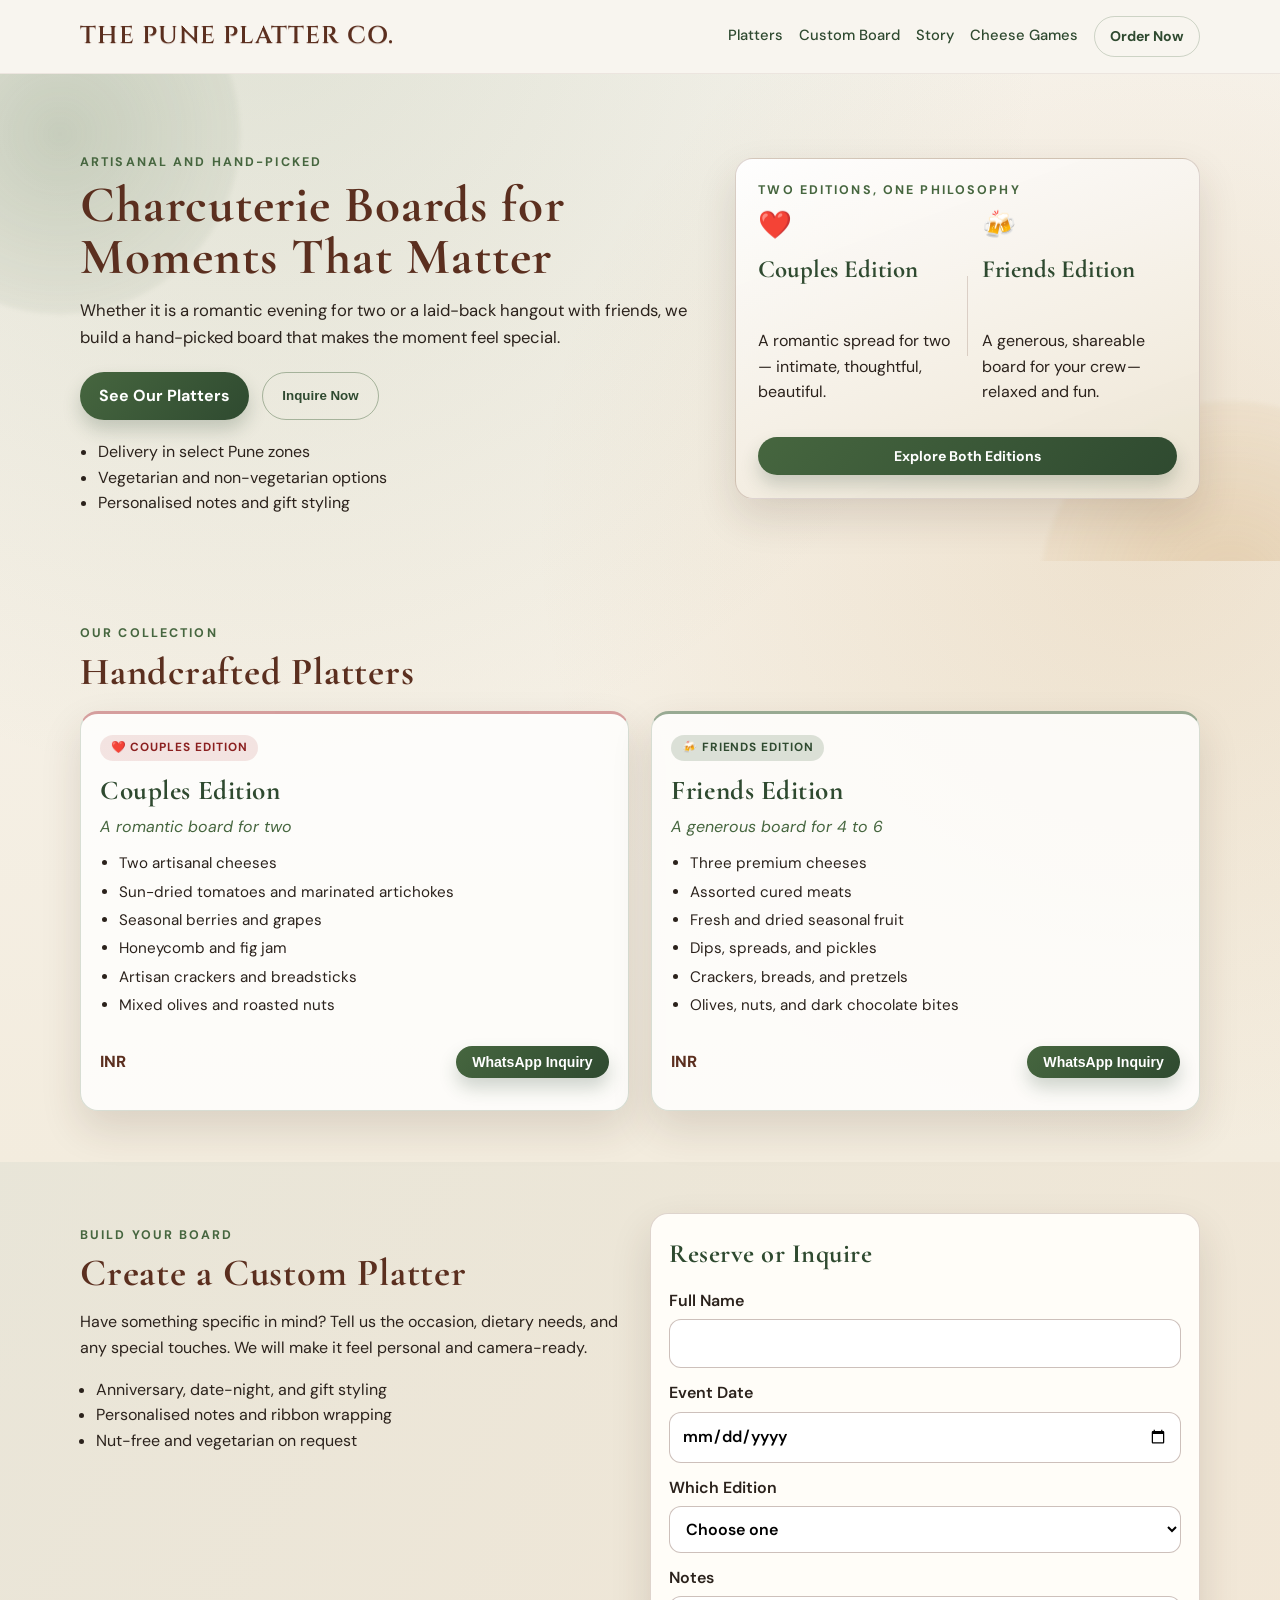
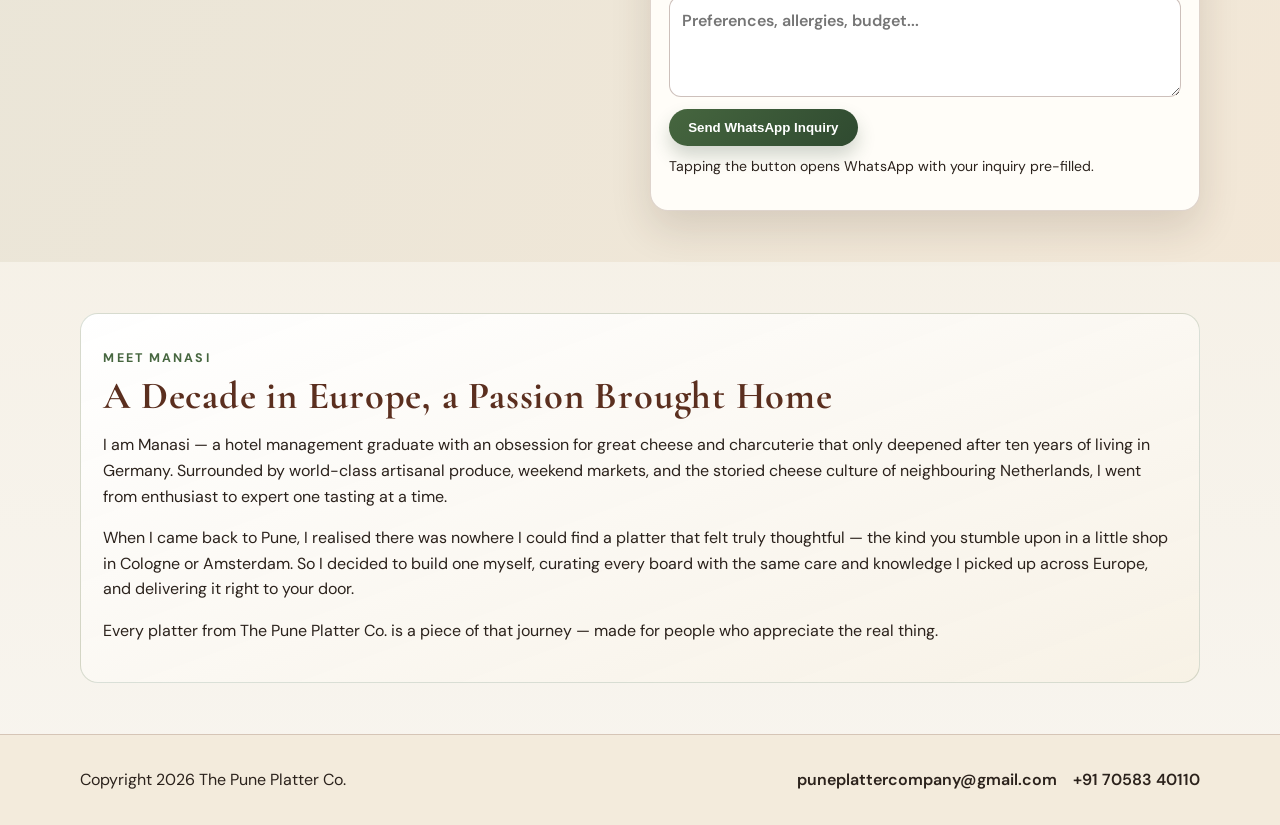
==== commit 7fed31bc: "Update contact details: new phone number and email address" ====
--- a/index.html
+++ b/index.html
@@ -200,8 +200,8 @@
     <div class="container footer-grid">
       <p>Copyright 2026 The Pune Platter Co.</p>
       <div class="footer-links">
-        <a href="mailto:orders@punepplatter.co">orders@punepplatter.co</a>
-        <a href="tel:+918237556820">+91 82375 56820</a>
+        <a href="mailto:puneplattercompany@gmail.com">puneplattercompany@gmail.com</a>
+        <a href="tel:+917058340110">+91 70583 40110</a>
       </div>
     </div>
   </footer>
